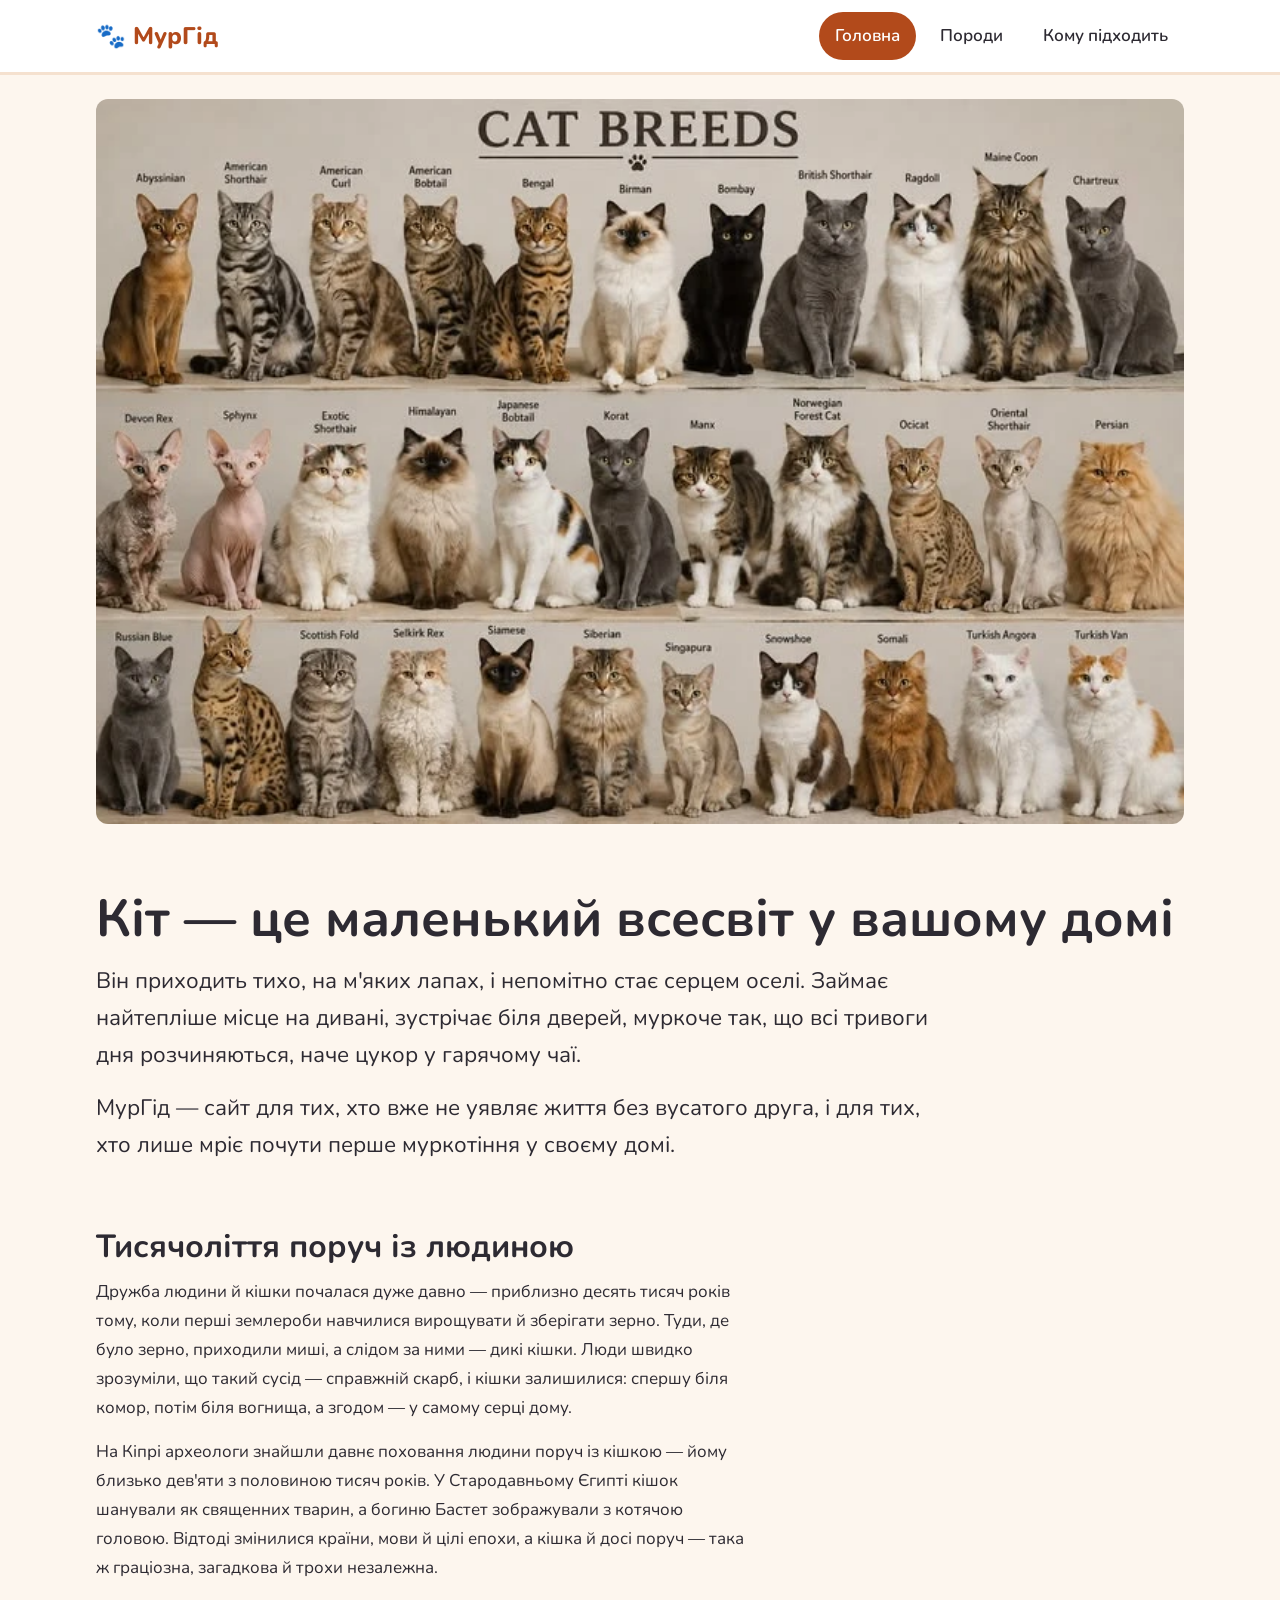
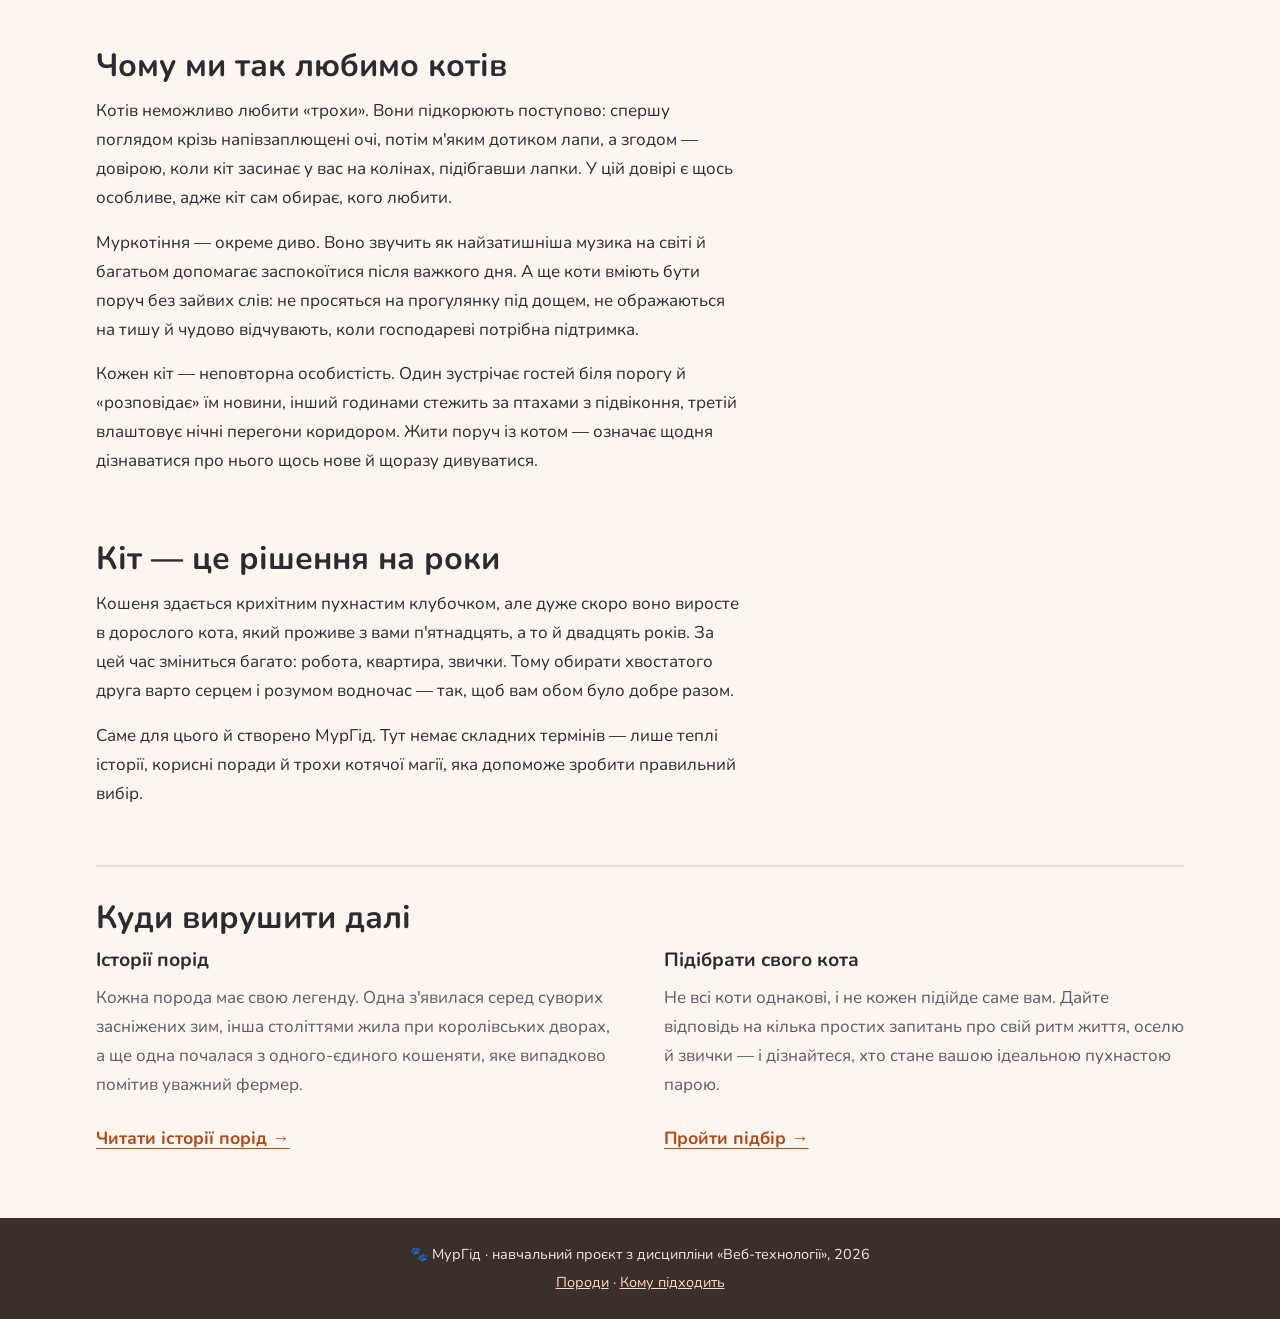
==== index.html @ d35c44ce "Add files via upload" ====
<!DOCTYPE html>
<html lang="uk">
<head>
    <meta charset="UTF-8">
    <meta name="viewport" content="width=device-width, initial-scale=1">
    <meta name="description" content="МурГід — теплий сайт для тих, хто любить котів: історія дружби людини й кішки, історії порід і підбір кота під ваш спосіб життя.">
    <title>МурГід — усе про котів</title>
    <link rel="preconnect" href="https://fonts.googleapis.com">
    <link rel="stylesheet" href="https://fonts.googleapis.com/css2?family=Nunito:wght@400;600;700;800&display=swap">
    <link rel="stylesheet" href="css/style.css">
</head>
<body>

    <header class="header">
        <div class="container">
            <a class="logo" href="index.html">🐾 МурГід</a>
            <nav>
                <ul class="menu">
                    <li><a class="active" href="index.html">Головна</a></li>
                    <li><a href="breeds.html">Породи</a></li>
                    <li><a href="choose.html">Кому підходить</a></li>
                </ul>
            </nav>
        </div>
    </header>

    <main class="container">

        <!-- Банер: колаж з різними породами котів -->
        <img class="banner" src="img/breeds-banner.webp" width="735" height="490" alt="Колаж із фотографіями понад тридцяти порід котів, під кожним котом підпис англійською">

        <!-- Вступ -->
        <div class="intro">
            <h1>Кіт — це маленький всесвіт у вашому домі</h1>
            <p class="lead">Він приходить тихо, на м'яких лапах, і непомітно стає серцем оселі. Займає найтепліше місце на дивані, зустрічає біля дверей, муркоче так, що всі тривоги дня розчиняються, наче цукор у гарячому чаї.</p>
            <p class="lead">МурГід — сайт для тих, хто вже не уявляє життя без вусатого друга, і для тих, хто лише мріє почути перше муркотіння у своєму домі.</p>
        </div>

        <!-- Історія -->
        <section class="text">
            <h2>Тисячоліття поруч із людиною</h2>
            <p>Дружба людини й кішки почалася дуже давно — приблизно десять тисяч років тому, коли перші землероби навчилися вирощувати й зберігати зерно. Туди, де було зерно, приходили миші, а слідом за ними — дикі кішки. Люди швидко зрозуміли, що такий сусід — справжній скарб, і кішки залишилися: спершу біля комор, потім біля вогнища, а згодом — у самому серці дому.</p>
            <p>На Кіпрі археологи знайшли давнє поховання людини поруч із кішкою — йому близько дев'яти з половиною тисяч років. У Стародавньому Єгипті кішок шанували як священних тварин, а богиню Бастет зображували з котячою головою. Відтоді змінилися країни, мови й цілі епохи, а кішка й досі поруч — така ж граціозна, загадкова й трохи незалежна.</p>
        </section>

        <!-- Чому любимо котів -->
        <section class="text">
            <h2>Чому ми так любимо котів</h2>
            <p>Котів неможливо любити «трохи». Вони підкорюють поступово: спершу поглядом крізь напівзаплющені очі, потім м'яким дотиком лапи, а згодом — довірою, коли кіт засинає у вас на колінах, підібгавши лапки. У цій довірі є щось особливе, адже кіт сам обирає, кого любити.</p>
            <p>Муркотіння — окреме диво. Воно звучить як найзатишніша музика на світі й багатьом допомагає заспокоїтися після важкого дня. А ще коти вміють бути поруч без зайвих слів: не просяться на прогулянку під дощем, не ображаються на тишу й чудово відчувають, коли господареві потрібна підтримка.</p>
            <p>Кожен кіт — неповторна особистість. Один зустрічає гостей біля порогу й «розповідає» їм новини, інший годинами стежить за птахами з підвіконня, третій влаштовує нічні перегони коридором. Жити поруч із котом — означає щодня дізнаватися про нього щось нове й щоразу дивуватися.</p>
        </section>

        <!-- Відповідальність -->
        <section class="text">
            <h2>Кіт — це рішення на роки</h2>
            <p>Кошеня здається крихітним пухнастим клубочком, але дуже скоро воно виросте в дорослого кота, який проживе з вами п'ятнадцять, а то й двадцять років. За цей час зміниться багато: робота, квартира, звички. Тому обирати хвостатого друга варто серцем і розумом водночас — так, щоб вам обом було добре разом.</p>
            <p>Саме для цього й створено МурГід. Тут немає складних термінів — лише теплі історії, корисні поради й трохи котячої магії, яка допоможе зробити правильний вибір.</p>
        </section>

        <!-- Куди далі: посилання на дві інші сторінки -->
        <section class="next">
            <h2>Куди вирушити далі</h2>
            <div class="next-grid">
                <div>
                    <h3>Історії порід</h3>
                    <p>Кожна порода має свою легенду. Одна з'явилася серед суворих засніжених зим, інша століттями жила при королівських дворах, а ще одна почалася з одного-єдиного кошеняти, яке випадково помітив уважний фермер.</p>
                    <a class="more" href="breeds.html">Читати історії порід →</a>
                </div>
                <div>
                    <h3>Підібрати свого кота</h3>
                    <p>Не всі коти однакові, і не кожен підійде саме вам. Дайте відповідь на кілька простих запитань про свій ритм життя, оселю й звички — і дізнайтеся, хто стане вашою ідеальною пухнастою парою.</p>
                    <a class="more" href="choose.html">Пройти підбір →</a>
                </div>
            </div>
        </section>

    </main>

    <footer class="footer">
        <div class="container">
            <p>🐾 МурГід · навчальний проєкт з дисципліни «Веб-технології», 2026</p>
            <p><a href="breeds.html">Породи</a> · <a href="choose.html">Кому підходить</a></p>
        </div>
    </footer>

</body>
</html>
---- css/style.css ----
/* =====================================================
   МурГід — стилі для всіх трьох сторінок
   Підхід "mobile first": спочатку пишемо стилі для телефона,
   а в кінці файлу медіазапити (37.5rem = 600px і 56.25rem = 900px)
   розширюють макет для планшета й комп'ютера.
   ===================================================== */

/* ---------- Змінні: кольори й відступи в одному місці ---------- */
:root {
    --bg: #fdf6ee;
    --text: #2d2a32;
    --muted: #5e5966;
    --accent: #b24a1b;
    --accent-dark: #8c3a14;
    --accent-light: #f5e1cf;
    --line: #eadfd2;
    --white: #ffffff;
    --gap: 1rem;
    --radius: 0.75rem;
    --text-width: 65ch;     /* зручна довжина рядка для читання */
}

/* ---------- Базові стилі ---------- */
* {
    box-sizing: border-box;
}

body {
    margin: 0;
    font-family: 'Nunito', Arial, sans-serif;
    font-size: 1.0625rem;
    line-height: 1.7;
    color: var(--text);
    background: var(--bg);
}

h1, h2, h3 {
    line-height: 1.2;
    margin: 0 0 0.75rem;
}

/* clamp(мінімум, плавне значення, максимум) — заголовок росте разом з екраном */
h1 { font-size: clamp(2rem, 1.4rem + 3vw, 3.25rem); }
h2 { font-size: clamp(1.4rem, 1.15rem + 1.2vw, 2rem); }
h3 { font-size: 1.2rem; }

p { margin: 0 0 1rem; }

img {
    max-width: 100%;   /* картинка ніколи не ширша за контейнер */
    height: auto;      /* і не сплющується */
    display: block;
}

a { color: var(--accent); }

a:hover { color: var(--accent-dark); }

/* Видимий фокус для тих, хто ходить по сайту клавішею Tab */
:focus-visible {
    outline: 3px solid var(--accent);
    outline-offset: 3px;
}

/* Атрибут hidden має ховати елемент навіть якщо в нього є display: grid */
[hidden] {
    display: none !important;
}

/* Головна обгортка: обмежує ширину на великих екранах і центрує вміст */
.container {
    max-width: 70rem;
    margin: 0 auto;
    padding-inline: var(--gap);
}

section {
    padding-block: 1.5rem;
}

/* Текст абзацами — не ширше 65 символів, щоб було зручно читати */
.text,
.lead {
    max-width: var(--text-width);
}

/* ---------- Шапка й меню (Flexbox) ---------- */
.header {
    background: var(--white);
    border-bottom: 3px solid var(--accent-light);
}

.header .container {
    display: flex;
    flex-direction: column;     /* на телефоні: логотип зверху, меню під ним */
    align-items: center;
    gap: 0.5rem;
    padding-block: 0.75rem;
}

.logo {
    font-size: 1.5rem;
    font-weight: 800;
    color: var(--accent);
    text-decoration: none;
}

.menu {
    display: flex;
    flex-wrap: wrap;            /* якщо пункти не влазять — переносяться */
    justify-content: center;
    gap: 0.5rem;
    list-style: none;
    margin: 0;
    padding: 0;
}

.menu a {
    display: block;
    padding: 0.6rem 1rem;       /* достатньо велика ціль для пальця */
    border-radius: 999px;
    color: var(--text);
    text-decoration: none;
    font-weight: 600;
}

.menu a:hover {
    background: var(--accent-light);
}

/* Поточна сторінка в меню */
.menu a.active {
    background: var(--accent);
    color: var(--white);
}

/* ---------- Банер на головній ---------- */
.banner {
    width: 100%;
    margin-top: 1.5rem;
    border-radius: var(--radius);
}

/* ---------- Фото котів: усі однакового розміру ----------
   aspect-ratio робить однакову рамку 4:5 для фото різних пропорцій,
   object-fit: cover заповнює рамку без сплющування (зайве обрізається) */
.breed-photo img,
.result img {
    width: 100%;
    aspect-ratio: 4 / 5;
    object-fit: cover;
    object-position: center top;   /* обрізаємо знизу, щоб не зрізати вуха */
    border-radius: var(--radius);
}

/* ---------- Вступ на початку кожної сторінки ---------- */
.intro {
    padding-block: 2.5rem 1rem;
}

/* Великий вступний текст */
.lead {
    font-size: clamp(1.15rem, 1rem + 0.6vw, 1.4rem);
    line-height: 1.65;
}

/* Посилання зі стрілкою: "Читати далі →" */
.more {
    display: inline-block;
    padding-block: 0.5rem;
    font-weight: 700;
    font-size: 1.1rem;
    text-underline-offset: 0.25em;
}

/* ---------- Головна: блок "Куди вирушити далі" (CSS Grid) ---------- */
.next {
    border-top: 2px solid var(--line);
    margin-top: 1rem;
    padding-top: 2rem;
}

.next-grid {
    display: grid;
    grid-template-columns: 1fr;    /* телефон: один під одним */
    gap: 1.5rem 3rem;
}

.next-grid p {
    color: var(--muted);
}

/* ---------- Сторінка "Породи" ---------- */
/* Швидкі переходи до породи */
.jump {
    display: flex;
    flex-wrap: wrap;
    gap: 0.5rem;
    list-style: none;
    margin: 1.5rem 0 0;
    padding: 0;
}

.jump a {
    display: block;
    padding: 0.4rem 0.9rem;
    border: 2px solid var(--accent);
    border-radius: 999px;
    text-decoration: none;
    font-weight: 600;
}

.jump a:hover {
    background: var(--accent);
    color: var(--white);
}

/* Одна порода: картинка + текст, між породами — тонка лінія */
.breed {
    display: grid;
    grid-template-columns: 1fr;    /* телефон: усе в один стовпчик */
    gap: var(--gap);
    padding-block: 2rem;
    border-top: 2px solid var(--line);
    scroll-margin-top: 1rem;       /* при переході по якорю не прилипає до краю */
}

.breed-photo img {
    max-width: 16rem;
}

.breed p {
    max-width: var(--text-width);
}

/* Факти про породу у вигляді "таблеток" */
.facts {
    display: flex;
    flex-wrap: wrap;
    gap: 0.5rem;
    list-style: none;
    margin: 0;
    padding: 0;
}

.facts li {
    background: var(--accent-light);
    border-radius: 999px;
    padding: 0.25rem 0.75rem;
    font-size: 0.9rem;
}

.fact-title {
    margin-top: 1.25rem;
    color: var(--accent);
}

/* ---------- Сторінка "Кому підходить": опитування ---------- */
.quiz {
    margin-top: 1.5rem;
}

/* Одне запитання */
.quiz fieldset {
    border: none;
    margin: 0 0 1.75rem;
    padding: 0;
}

.quiz legend {
    font-size: 1.2rem;
    font-weight: 700;
    margin-bottom: 0.5rem;
    padding: 0;
}

.hint {
    font-size: 0.95rem;
    font-weight: 400;
    color: var(--muted);
}

/* Варіанти відповіді: Grid сам рахує, скільки колонок влізе — без медіазапиту */
.options {
    display: grid;
    grid-template-columns: repeat(auto-fit, minmax(min(16rem, 100%), 1fr));
    gap: 0.25rem 1rem;
}

/* Увесь рядок клікабельний, а не лише маленький кружечок */
.option {
    display: flex;
    align-items: center;
    gap: 0.75rem;
    min-height: 2.75rem;           /* ≥ 44px — зручно натискати пальцем */
    padding: 0.4rem 0.75rem;
    border-radius: var(--radius);
    cursor: pointer;
}

.option:hover {
    background: var(--white);
}

/* Обраний варіант підсвічується */
.option:has(input:checked) {
    background: var(--accent-light);
    font-weight: 600;
}

.option input {
    width: 1.25rem;
    height: 1.25rem;
    margin: 0;
    flex-shrink: 0;
    accent-color: var(--accent);   /* колір галочки й кружечка */
}

/* Кнопки "Готово" і "Скинути" */
.quiz-buttons {
    display: flex;
    flex-wrap: wrap;
    gap: 0.75rem;
}

.button {
    padding: 0.8rem 2rem;
    border: 2px solid var(--accent);
    border-radius: 999px;
    background: var(--accent);
    color: var(--white);
    font: inherit;
    font-weight: 700;
    font-size: 1.1rem;
    cursor: pointer;
}

.button:hover {
    background: var(--accent-dark);
    border-color: var(--accent-dark);
}

.button-light {
    background: transparent;
    color: var(--accent);
}

.button-light:hover {
    background: var(--accent-light);
    border-color: var(--accent);
}

/* Результат підбору */
.result {
    display: grid;
    grid-template-columns: 1fr;
    gap: 1rem 2rem;
    align-items: start;
    margin-top: 2.5rem;
    padding: 1.5rem;
    border-radius: var(--radius);
    background: var(--accent-light);
}

.result:focus {
    outline: none;   /* фокус ставить JavaScript, рамка тут не потрібна */
}

.result img {
    max-width: 12rem;
}

.result p {
    max-width: var(--text-width);
}

.result-label {
    margin: 0;
    text-transform: uppercase;
    letter-spacing: 0.08em;
    font-weight: 700;
    font-size: 0.9rem;
    color: var(--accent);
}

.note {
    margin-top: 2rem;
    color: var(--muted);
}

/* ---------- Підвал ---------- */
.footer {
    margin-top: 2rem;
    background: #3a2f2a;
    color: #f3e9df;
    padding: 1.25rem 0;
    text-align: center;
    font-size: 0.9rem;
}

.footer p {
    margin: 0.25rem 0;
}

.footer a {
    color: #ffd9bd;
}

/* =====================================================
   ПЛАНШЕТ: екран від 37.5rem (600px)
   ===================================================== */
@media (min-width: 37.5rem) {

    /* Шапка: логотип ліворуч, меню праворуч в один рядок */
    .header .container {
        flex-direction: row;
        justify-content: space-between;
    }

    /* Результат: картинка ліворуч, текст праворуч */
    .result {
        grid-template-columns: 10rem 1fr;
        padding: 2rem;
    }
}

/* =====================================================
   КОМП'ЮТЕР: екран від 56.25rem (900px)
   ===================================================== */
@media (min-width: 56.25rem) {

    .intro {
        padding-block: 4rem 1.5rem;
    }

    /* Два посилання на головній — поруч, у дві колонки */
    .next-grid {
        grid-template-columns: 1fr 1fr;
    }

    /* Порода: картинка ліворуч (фіксована ширина), текст праворуч */
    .breed {
        grid-template-columns: 16rem 1fr;
        gap: 2.5rem;
    }

    .breed-photo img {
        position: sticky;   /* картинка "їде" разом зі скролом */
        top: 1rem;
    }

    .result {
        grid-template-columns: 12rem 1fr;
    }
}
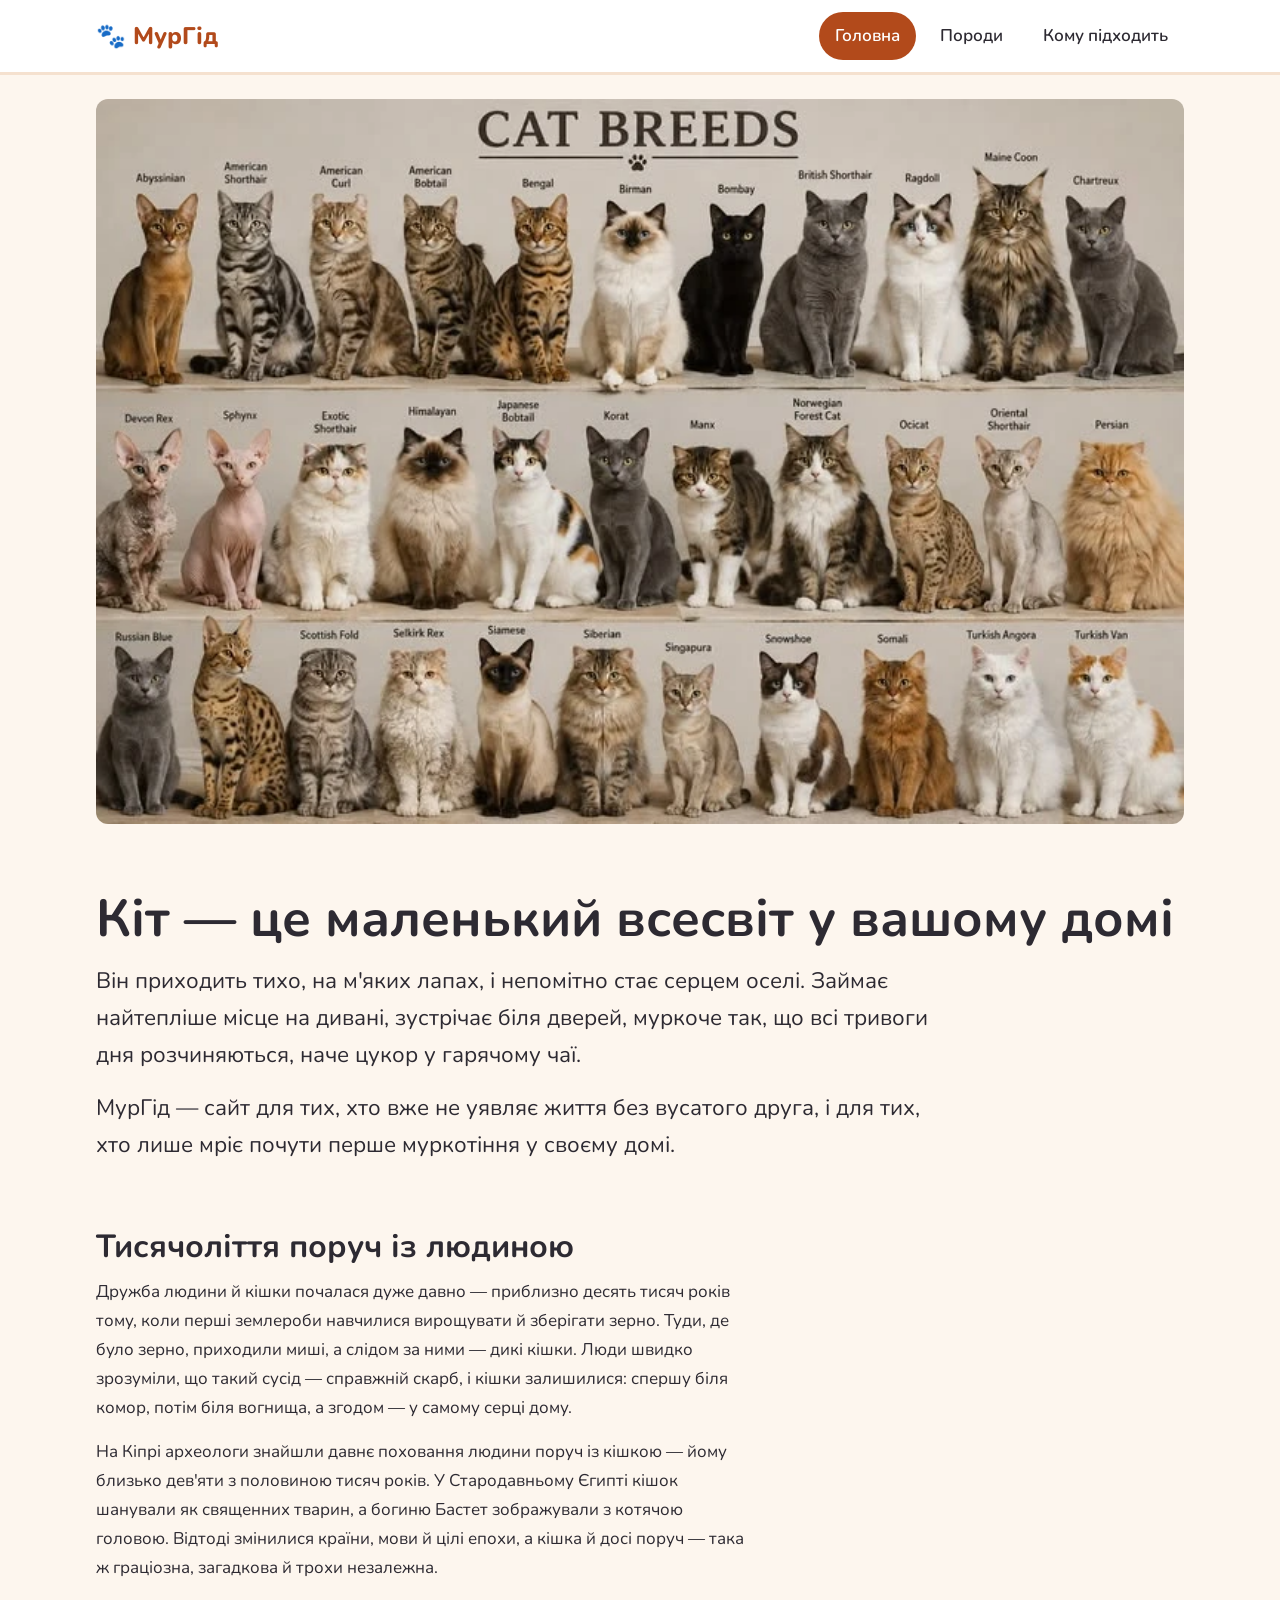
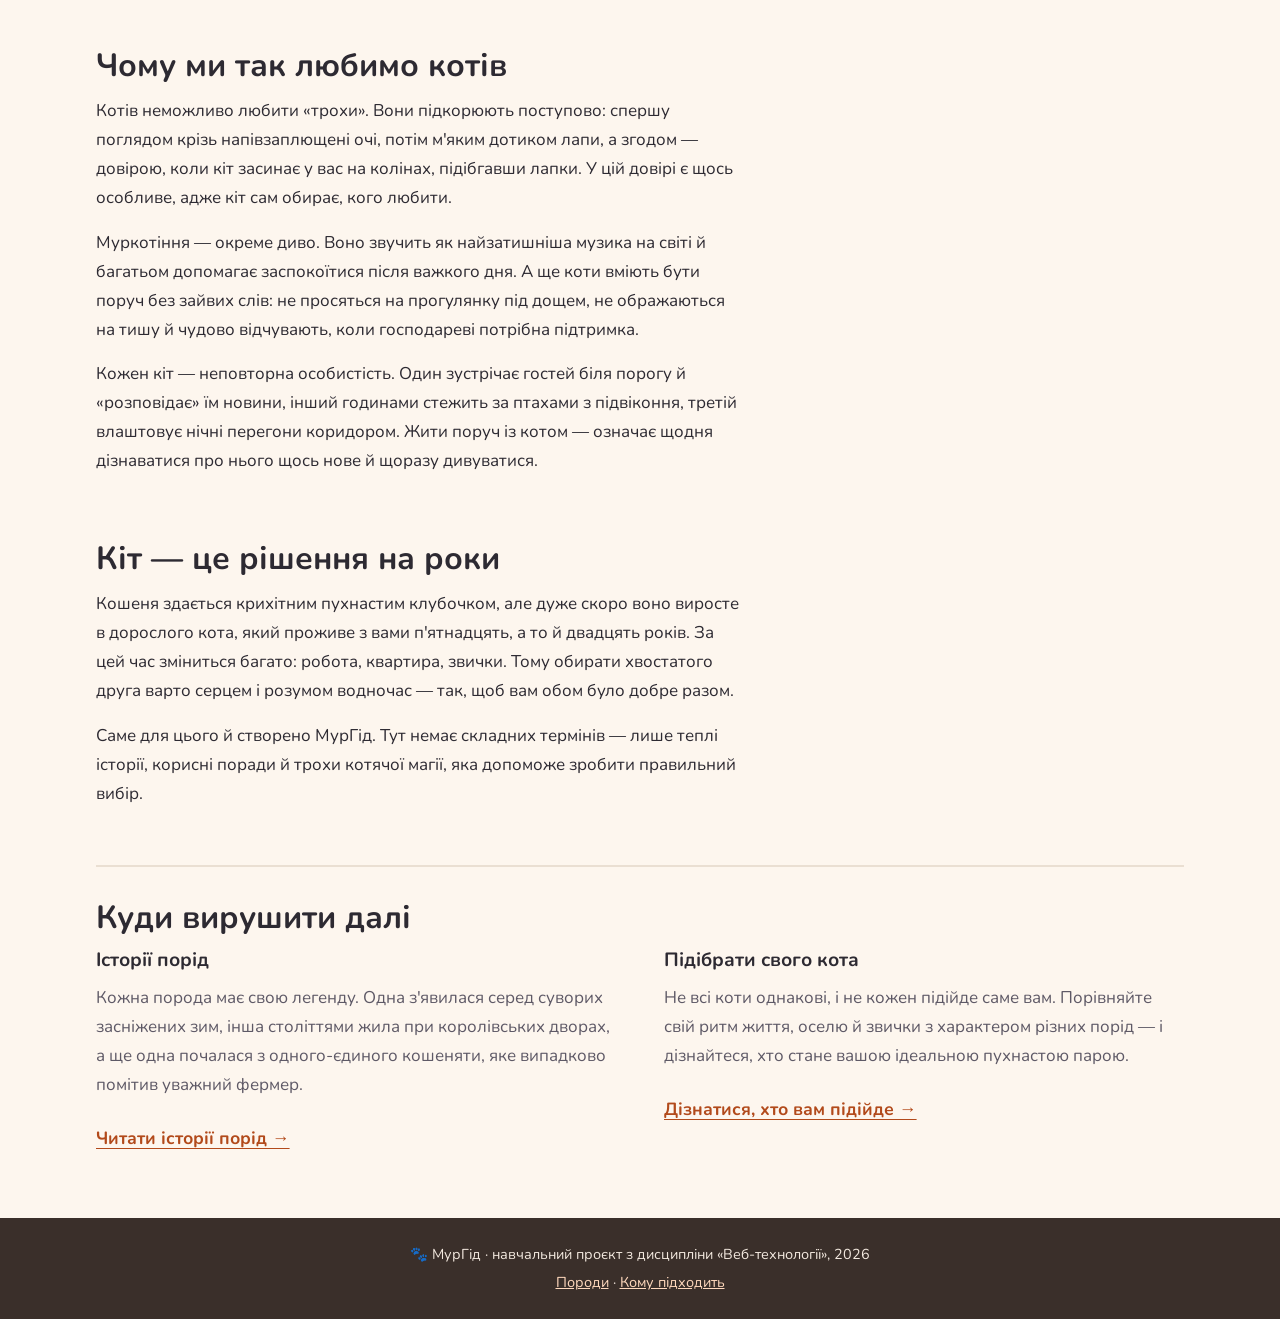
==== commit 6e3f3b42: "Update index.html" ====
--- a/index.html
+++ b/index.html
@@ -5,6 +5,7 @@
     <meta name="viewport" content="width=device-width, initial-scale=1">
     <meta name="description" content="МурГід — теплий сайт для тих, хто любить котів: історія дружби людини й кішки, історії порід і підбір кота під ваш спосіб життя.">
     <title>МурГід — усе про котів</title>
+    <link rel="icon" href="img/favicon.svg" type="image/svg+xml">
     <link rel="preconnect" href="https://fonts.googleapis.com">
     <link rel="stylesheet" href="https://fonts.googleapis.com/css2?family=Nunito:wght@400;600;700;800&display=swap">
     <link rel="stylesheet" href="css/style.css">
@@ -69,8 +70,8 @@
                 </div>
                 <div>
                     <h3>Підібрати свого кота</h3>
-                    <p>Не всі коти однакові, і не кожен підійде саме вам. Дайте відповідь на кілька простих запитань про свій ритм життя, оселю й звички — і дізнайтеся, хто стане вашою ідеальною пухнастою парою.</p>
-                    <a class="more" href="choose.html">Пройти підбір →</a>
+                    <p>Не всі коти однакові, і не кожен підійде саме вам. Порівняйте свій ритм життя, оселю й звички з характером різних порід — і дізнайтеся, хто стане вашою ідеальною пухнастою парою.</p>
+                    <a class="more" href="choose.html">Дізнатися, хто вам підійде →</a>
                 </div>
             </div>
         </section>
--- a/css/style.css
+++ b/css/style.css
@@ -62,11 +62,6 @@
     outline-offset: 3px;
 }
 
-/* Атрибут hidden має ховати елемент навіть якщо в нього є display: grid */
-[hidden] {
-    display: none !important;
-}
-
 /* Головна обгортка: обмежує ширину на великих екранах і центрує вміст */
 .container {
     max-width: 70rem;
@@ -144,9 +139,9 @@
 /* ---------- Фото котів: усі однакового розміру ----------
    aspect-ratio робить однакову рамку 4:5 для фото різних пропорцій,
    object-fit: cover заповнює рамку без сплющування (зайве обрізається) */
-.breed-photo img,
-.result img {
+.breed-photo img {
     width: 100%;
+    max-width: 16rem;
     aspect-ratio: 4 / 5;
     object-fit: cover;
     object-position: center top;   /* обрізаємо знизу, щоб не зрізати вуха */
@@ -190,7 +185,7 @@
     color: var(--muted);
 }
 
-/* ---------- Сторінка "Породи" ---------- */
+/* ---------- Сторінки "Породи" і "Кому підходить" ---------- */
 /* Швидкі переходи до породи */
 .jump {
     display: flex;
@@ -225,12 +220,15 @@
     scroll-margin-top: 1rem;       /* при переході по якорю не прилипає до краю */
 }
 
-.breed-photo img {
-    max-width: 16rem;
-}
-
 .breed p {
     max-width: var(--text-width);
+}
+
+/* Розділ одразу після останньої породи теж відділяємо лінією
+   (знак + означає "елемент, що стоїть одразу після") */
+.breed + section {
+    border-top: 2px solid var(--line);
+    padding-top: 2rem;
 }
 
 /* Факти про породу у вигляді "таблеток" */
@@ -255,139 +253,6 @@
     color: var(--accent);
 }
 
-/* ---------- Сторінка "Кому підходить": опитування ---------- */
-.quiz {
-    margin-top: 1.5rem;
-}
-
-/* Одне запитання */
-.quiz fieldset {
-    border: none;
-    margin: 0 0 1.75rem;
-    padding: 0;
-}
-
-.quiz legend {
-    font-size: 1.2rem;
-    font-weight: 700;
-    margin-bottom: 0.5rem;
-    padding: 0;
-}
-
-.hint {
-    font-size: 0.95rem;
-    font-weight: 400;
-    color: var(--muted);
-}
-
-/* Варіанти відповіді: Grid сам рахує, скільки колонок влізе — без медіазапиту */
-.options {
-    display: grid;
-    grid-template-columns: repeat(auto-fit, minmax(min(16rem, 100%), 1fr));
-    gap: 0.25rem 1rem;
-}
-
-/* Увесь рядок клікабельний, а не лише маленький кружечок */
-.option {
-    display: flex;
-    align-items: center;
-    gap: 0.75rem;
-    min-height: 2.75rem;           /* ≥ 44px — зручно натискати пальцем */
-    padding: 0.4rem 0.75rem;
-    border-radius: var(--radius);
-    cursor: pointer;
-}
-
-.option:hover {
-    background: var(--white);
-}
-
-/* Обраний варіант підсвічується */
-.option:has(input:checked) {
-    background: var(--accent-light);
-    font-weight: 600;
-}
-
-.option input {
-    width: 1.25rem;
-    height: 1.25rem;
-    margin: 0;
-    flex-shrink: 0;
-    accent-color: var(--accent);   /* колір галочки й кружечка */
-}
-
-/* Кнопки "Готово" і "Скинути" */
-.quiz-buttons {
-    display: flex;
-    flex-wrap: wrap;
-    gap: 0.75rem;
-}
-
-.button {
-    padding: 0.8rem 2rem;
-    border: 2px solid var(--accent);
-    border-radius: 999px;
-    background: var(--accent);
-    color: var(--white);
-    font: inherit;
-    font-weight: 700;
-    font-size: 1.1rem;
-    cursor: pointer;
-}
-
-.button:hover {
-    background: var(--accent-dark);
-    border-color: var(--accent-dark);
-}
-
-.button-light {
-    background: transparent;
-    color: var(--accent);
-}
-
-.button-light:hover {
-    background: var(--accent-light);
-    border-color: var(--accent);
-}
-
-/* Результат підбору */
-.result {
-    display: grid;
-    grid-template-columns: 1fr;
-    gap: 1rem 2rem;
-    align-items: start;
-    margin-top: 2.5rem;
-    padding: 1.5rem;
-    border-radius: var(--radius);
-    background: var(--accent-light);
-}
-
-.result:focus {
-    outline: none;   /* фокус ставить JavaScript, рамка тут не потрібна */
-}
-
-.result img {
-    max-width: 12rem;
-}
-
-.result p {
-    max-width: var(--text-width);
-}
-
-.result-label {
-    margin: 0;
-    text-transform: uppercase;
-    letter-spacing: 0.08em;
-    font-weight: 700;
-    font-size: 0.9rem;
-    color: var(--accent);
-}
-
-.note {
-    margin-top: 2rem;
-    color: var(--muted);
-}
-
 /* ---------- Підвал ---------- */
 .footer {
     margin-top: 2rem;
@@ -417,10 +282,10 @@
         justify-content: space-between;
     }
 
-    /* Результат: картинка ліворуч, текст праворуч */
-    .result {
-        grid-template-columns: 10rem 1fr;
-        padding: 2rem;
+    /* Порода: невелике фото ліворуч, текст праворуч */
+    .breed {
+        grid-template-columns: 12rem 1fr;
+        gap: 1.5rem;
     }
 }
 
@@ -448,8 +313,4 @@
         position: sticky;   /* картинка "їде" разом зі скролом */
         top: 1rem;
     }
-
-    .result {
-        grid-template-columns: 12rem 1fr;
-    }
-}
+}
